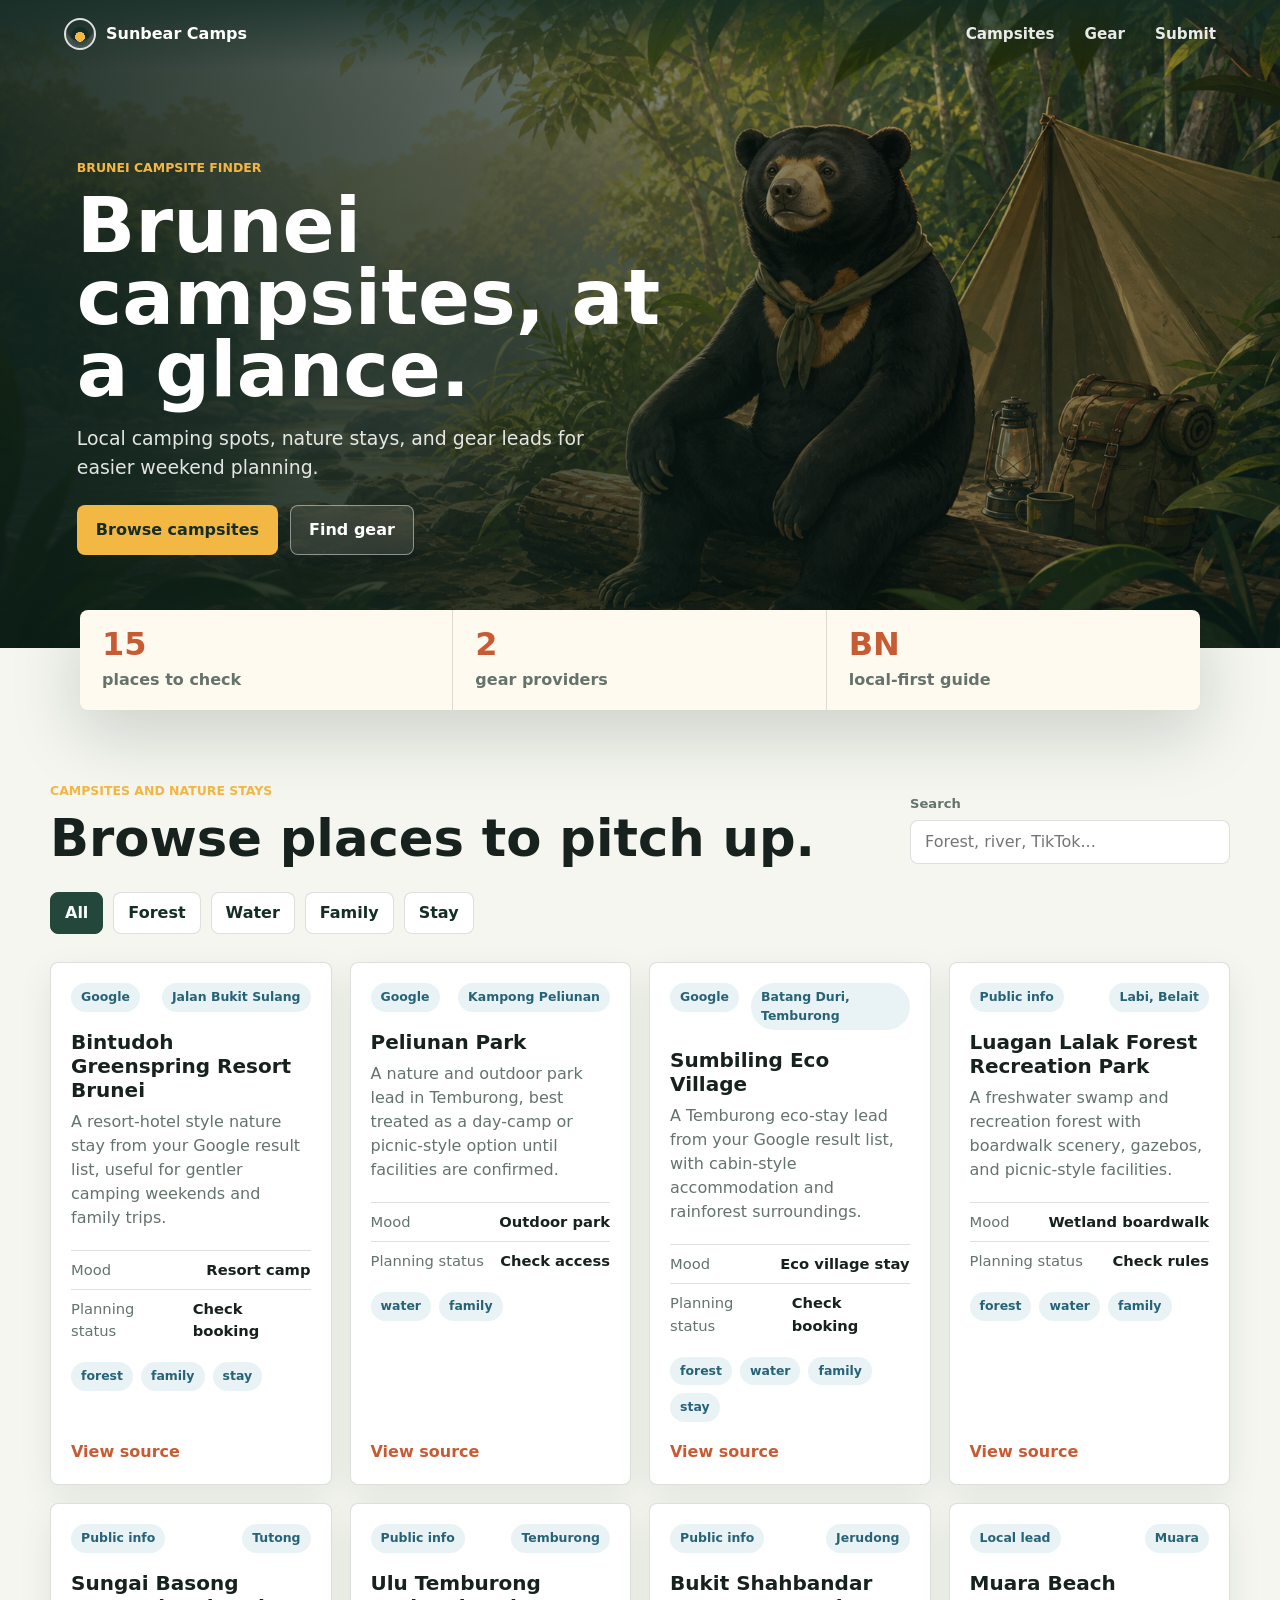
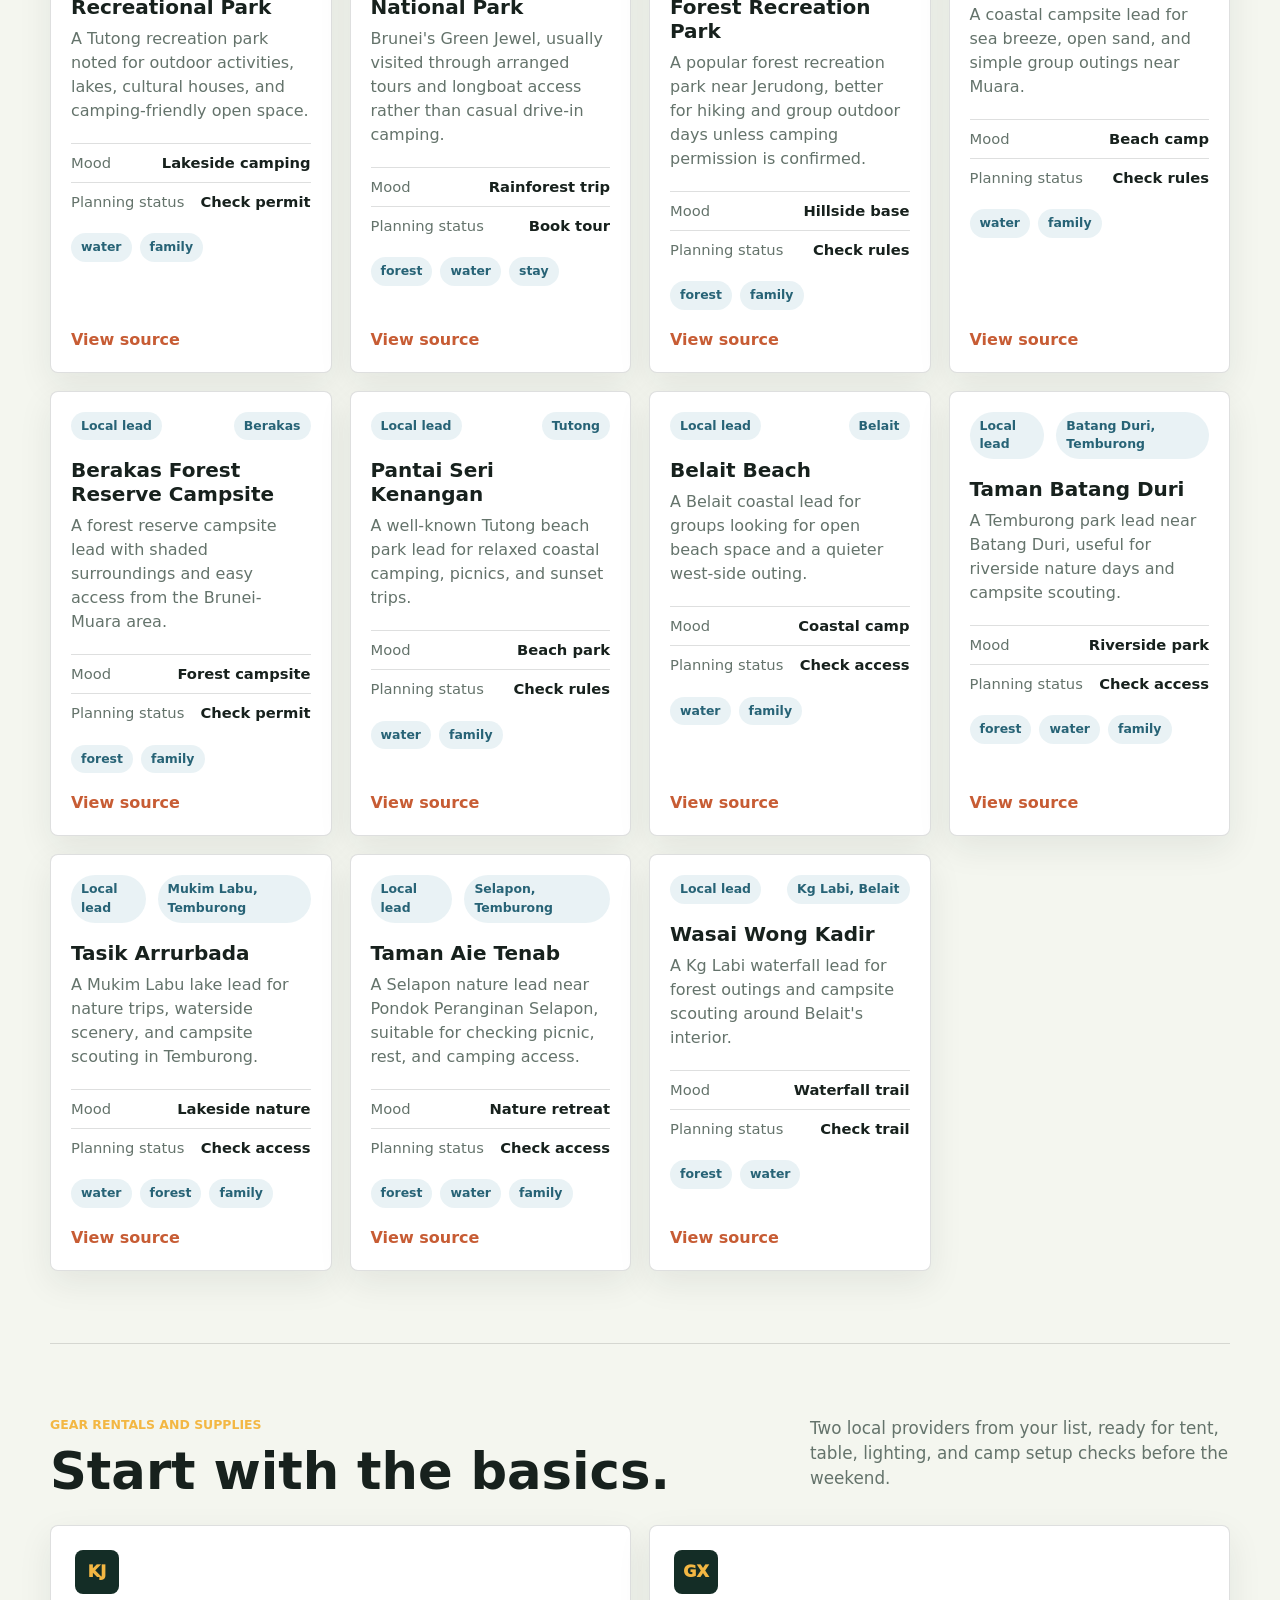
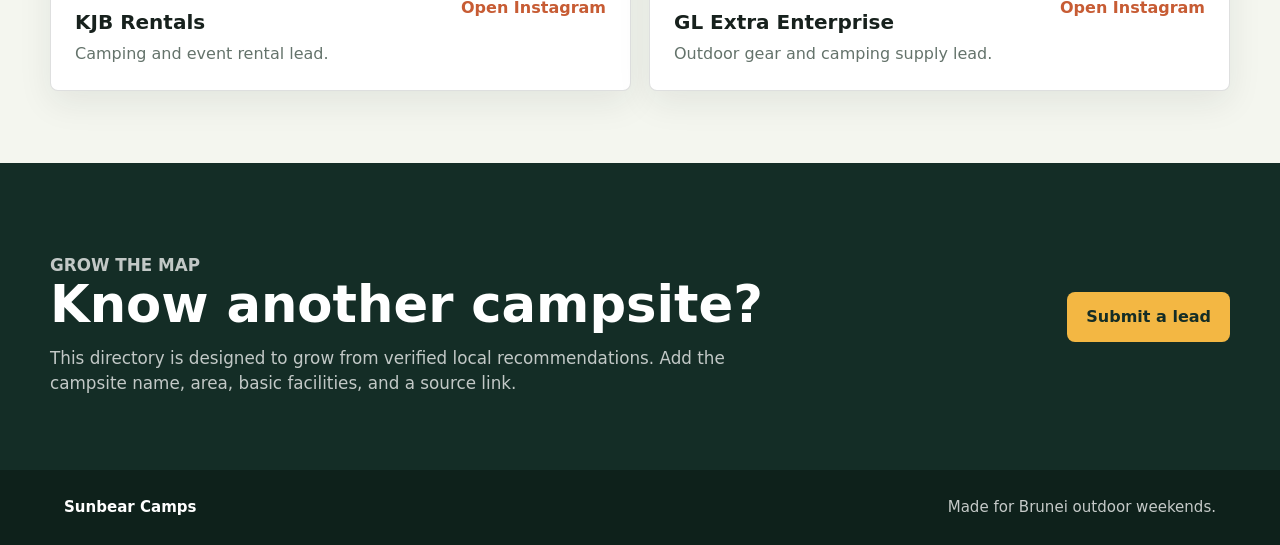
==== index.html @ acc8af4c "Initial commit" ====
<!doctype html>
<html lang="en">
  <head>
    <meta charset="utf-8" />
    <meta name="viewport" content="width=device-width, initial-scale=1" />
    <title>Sunbear Camps | Brunei Campsite Finder</title>
    <meta
      name="description"
      content="A simple Brunei camping landing page for browsing campsite leads, outdoor vibes, and camping gear rentals at a glance."
    />
    <link rel="stylesheet" href="styles.css" />
  </head>
  <body>
    <header class="site-header" aria-label="Main navigation">
      <a class="brand" href="#top" aria-label="Sunbear Camps home">
        <span class="brand-mark" aria-hidden="true"></span>
        <span>Sunbear Camps</span>
      </a>
      <nav class="nav-links" aria-label="Page sections">
        <a href="#campsites">Campsites</a>
        <a href="#gear">Gear</a>
        <a href="#submit">Submit</a>
      </nav>
    </header>

    <main id="top">
      <section class="hero" aria-labelledby="hero-title">
        <img
          class="hero-image"
          src="assets/sunbear-camp-hero.png"
          alt="Illustration of a sun bear beside a campsite in a Brunei rainforest"
        />
        <div class="hero-overlay"></div>
        <div class="hero-content">
          <p class="eyebrow">Brunei campsite finder</p>
          <h1 id="hero-title">Brunei campsites, at a glance.</h1>
          <p class="hero-copy">
            Local camping spots, nature stays, and gear leads for easier weekend planning.
          </p>
          <div class="hero-actions">
            <a class="button primary" href="#campsites">Browse campsites</a>
            <a class="button secondary" href="#gear">Find gear</a>
          </div>
        </div>
      </section>

      <section class="quick-stats" aria-label="Directory overview">
        <div>
          <strong>15</strong>
          <span>places to check</span>
        </div>
        <div>
          <strong>2</strong>
          <span>gear providers</span>
        </div>
        <div>
          <strong>BN</strong>
          <span>local-first guide</span>
        </div>
      </section>

      <section id="campsites" class="section campsite-section" aria-labelledby="campsites-title">
        <div class="section-heading">
          <div>
            <p class="eyebrow">Campsites and nature stays</p>
            <h2 id="campsites-title">Browse places to pitch up.</h2>
          </div>
          <div class="search-wrap">
            <label for="site-search">Search</label>
            <input id="site-search" type="search" placeholder="Forest, river, TikTok..." />
          </div>
        </div>

        <div class="filters" role="group" aria-label="Filter campsite type">
          <button class="filter-button active" type="button" data-filter="all">All</button>
          <button class="filter-button" type="button" data-filter="forest">Forest</button>
          <button class="filter-button" type="button" data-filter="water">Water</button>
          <button class="filter-button" type="button" data-filter="family">Family</button>
          <button class="filter-button" type="button" data-filter="stay">Stay</button>
        </div>

        <div class="card-grid" id="campsite-grid" aria-live="polite"></div>
      </section>

      <section id="gear" class="section gear-section" aria-labelledby="gear-title">
        <div class="section-heading">
          <div>
            <p class="eyebrow">Gear rentals and supplies</p>
            <h2 id="gear-title">Start with the basics.</h2>
          </div>
          <p>
            Two local providers from your list, ready for tent, table, lighting, and camp setup checks before the weekend.
          </p>
        </div>

        <div class="gear-grid">
          <article class="gear-card">
            <div>
              <span class="gear-icon" aria-hidden="true">KJ</span>
              <h3>KJB Rentals</h3>
              <p>Camping and event rental lead.</p>
            </div>
            <a class="text-link" href="https://www.instagram.com/kjb.rentals?igsh=MWdyZXJzZjBxN3RnYQ==" target="_blank" rel="noreferrer">Open Instagram</a>
          </article>

          <article class="gear-card">
            <div>
              <span class="gear-icon" aria-hidden="true">GX</span>
              <h3>GL Extra Enterprise</h3>
              <p>Outdoor gear and camping supply lead.</p>
            </div>
            <a class="text-link" href="https://www.instagram.com/glextraenterprise/" target="_blank" rel="noreferrer">Open Instagram</a>
          </article>
        </div>
      </section>

      <section id="submit" class="section submit-section" aria-labelledby="submit-title">
        <div>
          <p class="eyebrow">Grow the map</p>
          <h2 id="submit-title">Know another campsite?</h2>
          <p>
            This directory is designed to grow from verified local recommendations. Add the campsite name, area, basic facilities, and a source link.
          </p>
        </div>
        <a class="button primary" href="mailto:hello@sunbearcamps.bn?subject=New%20Brunei%20campsite%20lead">Submit a lead</a>
      </section>
    </main>

    <footer class="site-footer">
      <span>Sunbear Camps</span>
      <span>Made for Brunei outdoor weekends.</span>
    </footer>

    <script src="script.js"></script>
  </body>
</html>
---- styles.css ----
:root {
  --leaf: #23483b;
  --leaf-dark: #142d26;
  --fern: #6e9b69;
  --moss: #c7d4a3;
  --sun: #f3b743;
  --ember: #c75c34;
  --river: #5a9caf;
  --mist: #f4f6ef;
  --paper: #fffaf0;
  --ink: #17211d;
  --muted: #64736b;
  --line: rgba(23, 33, 29, 0.14);
  --shadow: 0 22px 70px rgba(18, 36, 30, 0.18);
}

* {
  box-sizing: border-box;
}

html {
  scroll-behavior: smooth;
}

body {
  margin: 0;
  background: var(--mist);
  color: var(--ink);
  font-family: Inter, ui-sans-serif, system-ui, -apple-system, BlinkMacSystemFont, "Segoe UI", sans-serif;
  line-height: 1.5;
}

a {
  color: inherit;
  text-decoration: none;
}

.site-header {
  position: fixed;
  z-index: 20;
  top: 0;
  left: 0;
  right: 0;
  display: flex;
  align-items: center;
  justify-content: space-between;
  gap: 20px;
  padding: 18px clamp(18px, 5vw, 72px);
  color: white;
}

.site-header::before {
  content: "";
  position: absolute;
  inset: 0;
  z-index: -1;
  background: linear-gradient(180deg, rgba(20, 45, 38, 0.72), rgba(20, 45, 38, 0));
  pointer-events: none;
}

.brand,
.nav-links {
  display: flex;
  align-items: center;
}

.brand {
  gap: 10px;
  font-weight: 800;
}

.brand-mark {
  width: 32px;
  height: 32px;
  border: 2px solid rgba(255, 255, 255, 0.85);
  border-radius: 50%;
  background:
    radial-gradient(circle at 50% 60%, var(--sun) 0 22%, transparent 23%),
    radial-gradient(circle at 50% 58%, var(--leaf-dark) 0 42%, transparent 43%);
  box-shadow: inset 0 -7px 0 rgba(255, 255, 255, 0.14);
}

.nav-links {
  gap: clamp(12px, 3vw, 30px);
  font-size: 0.95rem;
  font-weight: 700;
}

.nav-links a {
  opacity: 0.9;
}

.nav-links a:hover {
  opacity: 1;
}

.hero {
  position: relative;
  min-height: 72vh;
  display: grid;
  align-items: center;
  overflow: hidden;
  isolation: isolate;
}

.hero-image,
.hero-overlay {
  position: absolute;
  inset: 0;
}

.hero-image {
  width: 100%;
  height: 100%;
  object-fit: cover;
  object-position: center;
  z-index: -3;
}

.hero-overlay {
  z-index: -2;
  background:
    linear-gradient(90deg, rgba(10, 28, 22, 0.86) 0%, rgba(10, 28, 22, 0.56) 42%, rgba(10, 28, 22, 0.12) 74%),
    linear-gradient(180deg, rgba(10, 28, 22, 0.15), rgba(10, 28, 22, 0.48));
}

.hero-content {
  width: min(760px, calc(100% - 36px));
  margin-left: clamp(18px, 6vw, 86px);
  padding-top: 66px;
  color: white;
}

.eyebrow {
  margin: 0 0 12px;
  color: var(--sun);
  font-size: 0.78rem;
  font-weight: 900;
  letter-spacing: 0;
  text-transform: uppercase;
}

h1,
h2,
h3,
p {
  overflow-wrap: anywhere;
}

h1 {
  max-width: 640px;
  margin: 0;
  font-size: clamp(2.8rem, 6vw, 5rem);
  line-height: 0.94;
  letter-spacing: 0;
}

h2 {
  margin: 0;
  font-size: clamp(2rem, 4vw, 3.7rem);
  line-height: 1;
  letter-spacing: 0;
}

h3 {
  margin: 0 0 8px;
  font-size: 1.25rem;
  line-height: 1.2;
}

.hero-copy {
  max-width: 560px;
  margin: 18px 0 0;
  color: rgba(255, 255, 255, 0.88);
  font-size: clamp(1rem, 1.5vw, 1.18rem);
}

.hero-actions {
  display: flex;
  flex-wrap: wrap;
  gap: 12px;
  margin-top: 24px;
}

.button {
  display: inline-flex;
  min-height: 46px;
  align-items: center;
  justify-content: center;
  border: 1px solid transparent;
  border-radius: 8px;
  padding: 12px 18px;
  font-weight: 850;
  transition: transform 180ms ease, background 180ms ease, border-color 180ms ease;
}

.button:hover {
  transform: translateY(-2px);
}

.button.primary {
  background: var(--sun);
  color: var(--leaf-dark);
}

.button.secondary {
  border-color: rgba(255, 255, 255, 0.45);
  color: white;
  background: rgba(255, 255, 255, 0.1);
  backdrop-filter: blur(14px);
}

.quick-stats {
  width: min(1120px, calc(100% - 36px));
  margin: -38px auto 0;
  position: relative;
  z-index: 5;
  display: grid;
  grid-template-columns: repeat(3, 1fr);
  overflow: hidden;
  border-radius: 8px;
  background: var(--paper);
  box-shadow: var(--shadow);
}

.quick-stats div {
  min-height: 88px;
  padding: 18px 22px;
  border-right: 1px solid var(--line);
}

.quick-stats div:last-child {
  border-right: 0;
}

.quick-stats strong {
  display: block;
  font-size: 2rem;
  line-height: 1;
  color: var(--ember);
}

.quick-stats span {
  display: block;
  margin-top: 8px;
  color: var(--muted);
  font-weight: 750;
}

.section {
  width: min(1180px, calc(100% - 36px));
  margin: 0 auto;
  padding: 72px 0;
}

.section-heading > p,
.submit-section p {
  margin: 0;
  color: var(--muted);
  font-size: 1.05rem;
}

.section-heading {
  display: flex;
  justify-content: space-between;
  align-items: end;
  gap: 24px;
  margin-bottom: 28px;
}

.search-wrap {
  display: grid;
  gap: 6px;
  width: min(320px, 100%);
}

.search-wrap label {
  color: var(--muted);
  font-size: 0.82rem;
  font-weight: 850;
}

.search-wrap input {
  width: 100%;
  min-height: 44px;
  border: 1px solid var(--line);
  border-radius: 8px;
  padding: 0 14px;
  background: white;
  color: var(--ink);
  font: inherit;
  outline-color: var(--river);
}

.filters {
  display: flex;
  flex-wrap: wrap;
  gap: 10px;
  margin-bottom: 28px;
}

.filter-button {
  min-height: 38px;
  border: 1px solid var(--line);
  border-radius: 8px;
  padding: 8px 14px;
  background: white;
  color: var(--leaf-dark);
  font: inherit;
  font-weight: 850;
  cursor: pointer;
}

.filter-button.active {
  border-color: var(--leaf);
  background: var(--leaf);
  color: white;
}

.card-grid,
.gear-grid {
  display: grid;
  grid-template-columns: repeat(4, minmax(0, 1fr));
  gap: 18px;
}

.site-card,
.gear-card {
  border: 1px solid var(--line);
  border-radius: 8px;
  background: white;
  box-shadow: 0 12px 34px rgba(22, 41, 36, 0.08);
}

.site-card {
  display: flex;
  min-height: 315px;
  flex-direction: column;
  justify-content: space-between;
  padding: 20px;
}

.card-top {
  display: flex;
  justify-content: space-between;
  gap: 12px;
  align-items: flex-start;
  margin-bottom: 18px;
}

.source-badge,
.tag {
  display: inline-flex;
  align-items: center;
  min-height: 28px;
  border-radius: 999px;
  padding: 5px 10px;
  background: rgba(90, 156, 175, 0.13);
  color: #276376;
  font-size: 0.78rem;
  font-weight: 900;
}

.site-card p {
  margin: 0;
  color: var(--muted);
}

.meta-list {
  display: grid;
  gap: 8px;
  margin: 20px 0;
  padding: 0;
  list-style: none;
}

.meta-list li {
  display: flex;
  align-items: center;
  justify-content: space-between;
  gap: 12px;
  border-top: 1px solid var(--line);
  padding-top: 8px;
  color: var(--muted);
  font-size: 0.92rem;
}

.meta-list strong {
  color: var(--ink);
}

.tag-row {
  display: flex;
  flex-wrap: wrap;
  gap: 8px;
  margin-bottom: 18px;
}

.text-link {
  color: var(--ember);
  font-weight: 900;
}

.empty-state {
  grid-column: 1 / -1;
  border: 1px dashed var(--line);
  border-radius: 8px;
  padding: 28px;
  background: rgba(255, 255, 255, 0.62);
  color: var(--muted);
  font-weight: 760;
}

.gear-section {
  border-top: 1px solid var(--line);
}

.gear-section .section-heading {
  align-items: start;
}

.gear-section .section-heading > p {
  max-width: 420px;
}

.gear-grid {
  grid-template-columns: repeat(2, minmax(0, 1fr));
}

.gear-card {
  display: flex;
  align-items: center;
  justify-content: space-between;
  gap: 20px;
  padding: 24px;
}

.gear-card p {
  margin: 0;
  color: var(--muted);
}

.gear-icon {
  display: inline-flex;
  width: 44px;
  height: 44px;
  align-items: center;
  justify-content: center;
  margin-bottom: 16px;
  border-radius: 8px;
  background: var(--leaf-dark);
  color: var(--sun);
  font-weight: 950;
}

.submit-section {
  display: flex;
  align-items: center;
  justify-content: space-between;
  gap: 24px;
  width: 100%;
  padding: 74px max(18px, calc((100% - 1180px) / 2));
  background: var(--leaf-dark);
  color: white;
}

.submit-section > div {
  max-width: 720px;
}

.submit-section p {
  margin-top: 16px;
  color: rgba(255, 255, 255, 0.74);
}

.site-footer {
  display: flex;
  justify-content: space-between;
  gap: 18px;
  padding: 26px clamp(18px, 5vw, 72px);
  background: #0e211b;
  color: rgba(255, 255, 255, 0.76);
  font-size: 0.94rem;
}

.site-footer span:first-child {
  color: white;
  font-weight: 900;
}

@media (max-width: 950px) {
  .card-grid {
    grid-template-columns: repeat(2, minmax(0, 1fr));
  }

  .section-heading,
  .submit-section {
    align-items: start;
    grid-template-columns: 1fr;
    flex-direction: column;
  }
}

@media (max-width: 700px) {
  .site-header {
    align-items: flex-start;
  }

  .nav-links {
    gap: 12px;
    font-size: 0.84rem;
  }

  .hero {
    min-height: 64vh;
  }

  .hero-content {
    margin: 0 auto;
    padding-top: 92px;
  }

  h1 {
    font-size: clamp(2.35rem, 13vw, 3.9rem);
  }

  .quick-stats,
  .card-grid,
  .gear-grid {
    grid-template-columns: 1fr;
  }

  .quick-stats {
    grid-template-columns: repeat(3, minmax(0, 1fr));
    margin-top: -24px;
  }

  .quick-stats div {
    min-height: 70px;
    padding: 14px 10px;
    border-right: 0;
    border-bottom: 0;
    border-left: 1px solid var(--line);
  }

  .quick-stats div:first-child {
    border-left: 0;
  }

  .quick-stats strong {
    font-size: 1.35rem;
  }

  .quick-stats span {
    margin-top: 5px;
    font-size: 0.78rem;
    line-height: 1.2;
  }

  .section {
    padding: 52px 0;
  }

  .gear-card {
    align-items: flex-start;
    flex-direction: column;
  }

  .site-footer {
    flex-direction: column;
  }
}
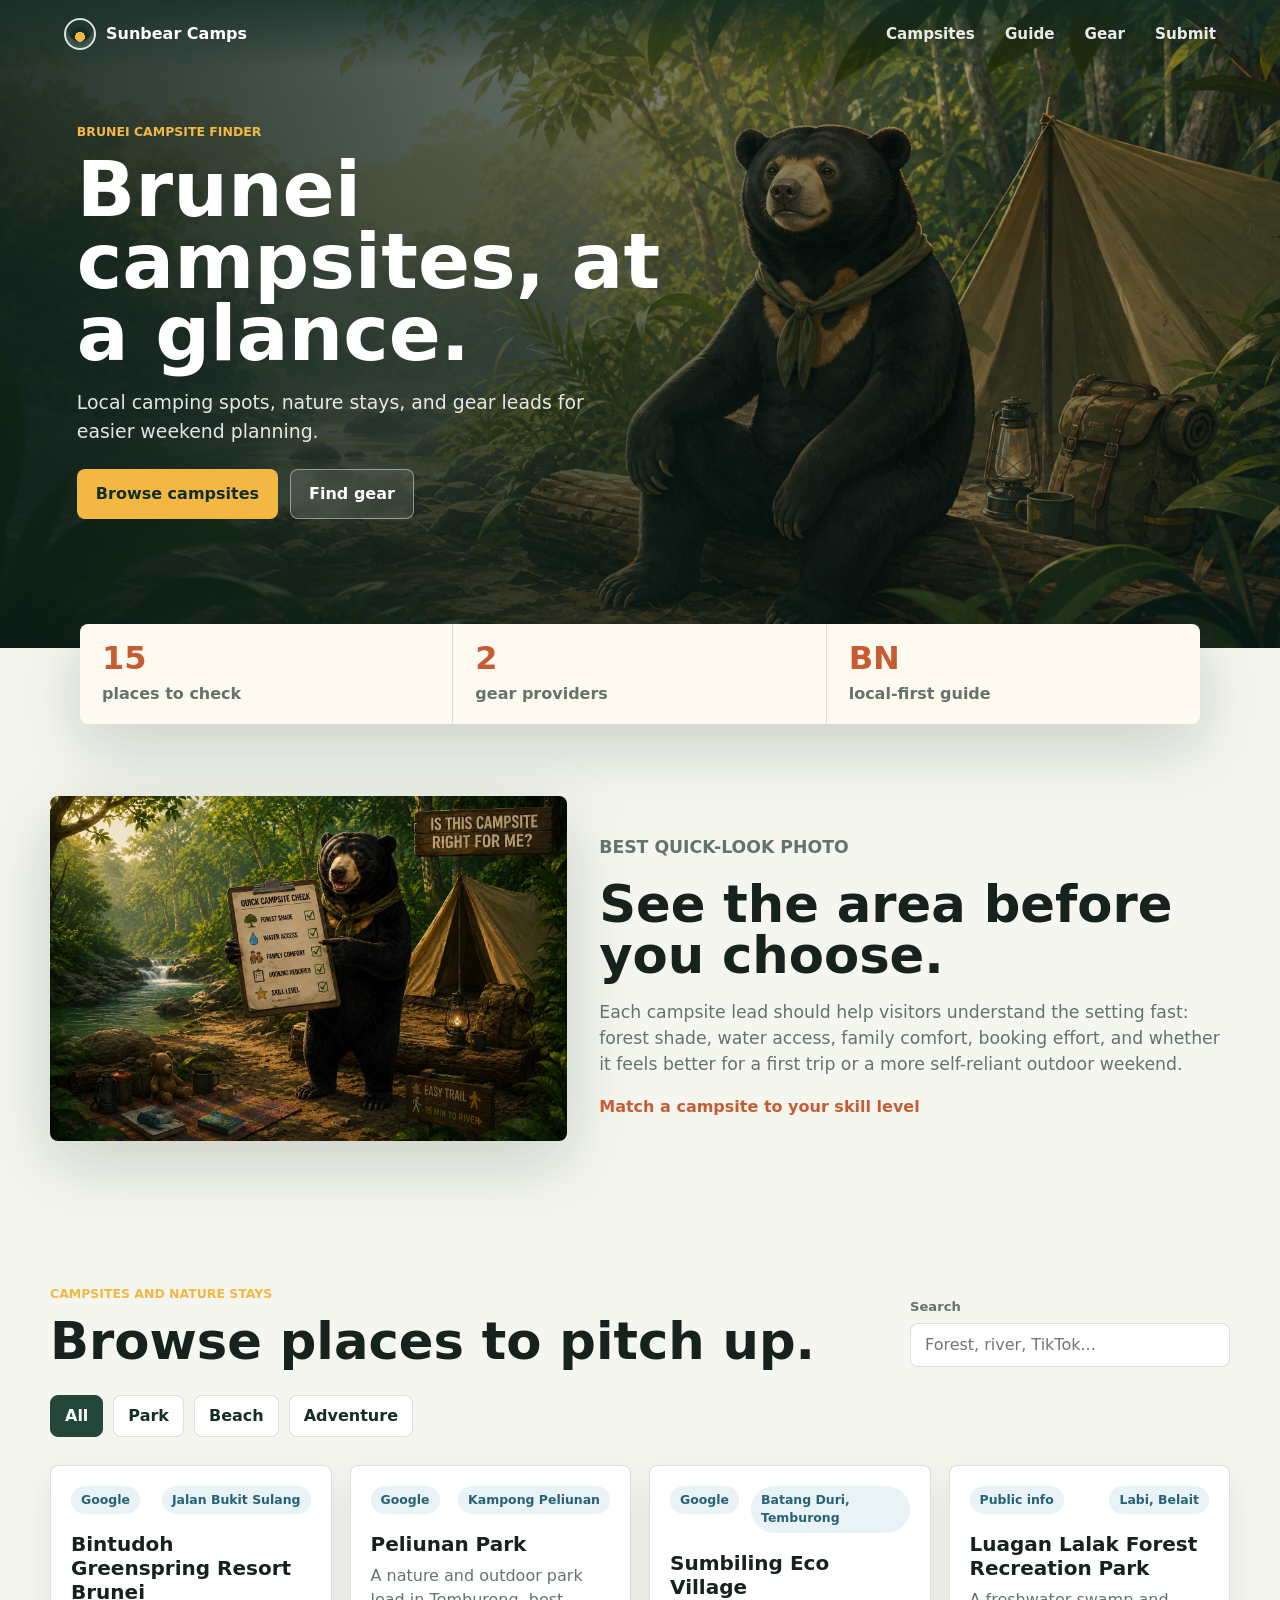
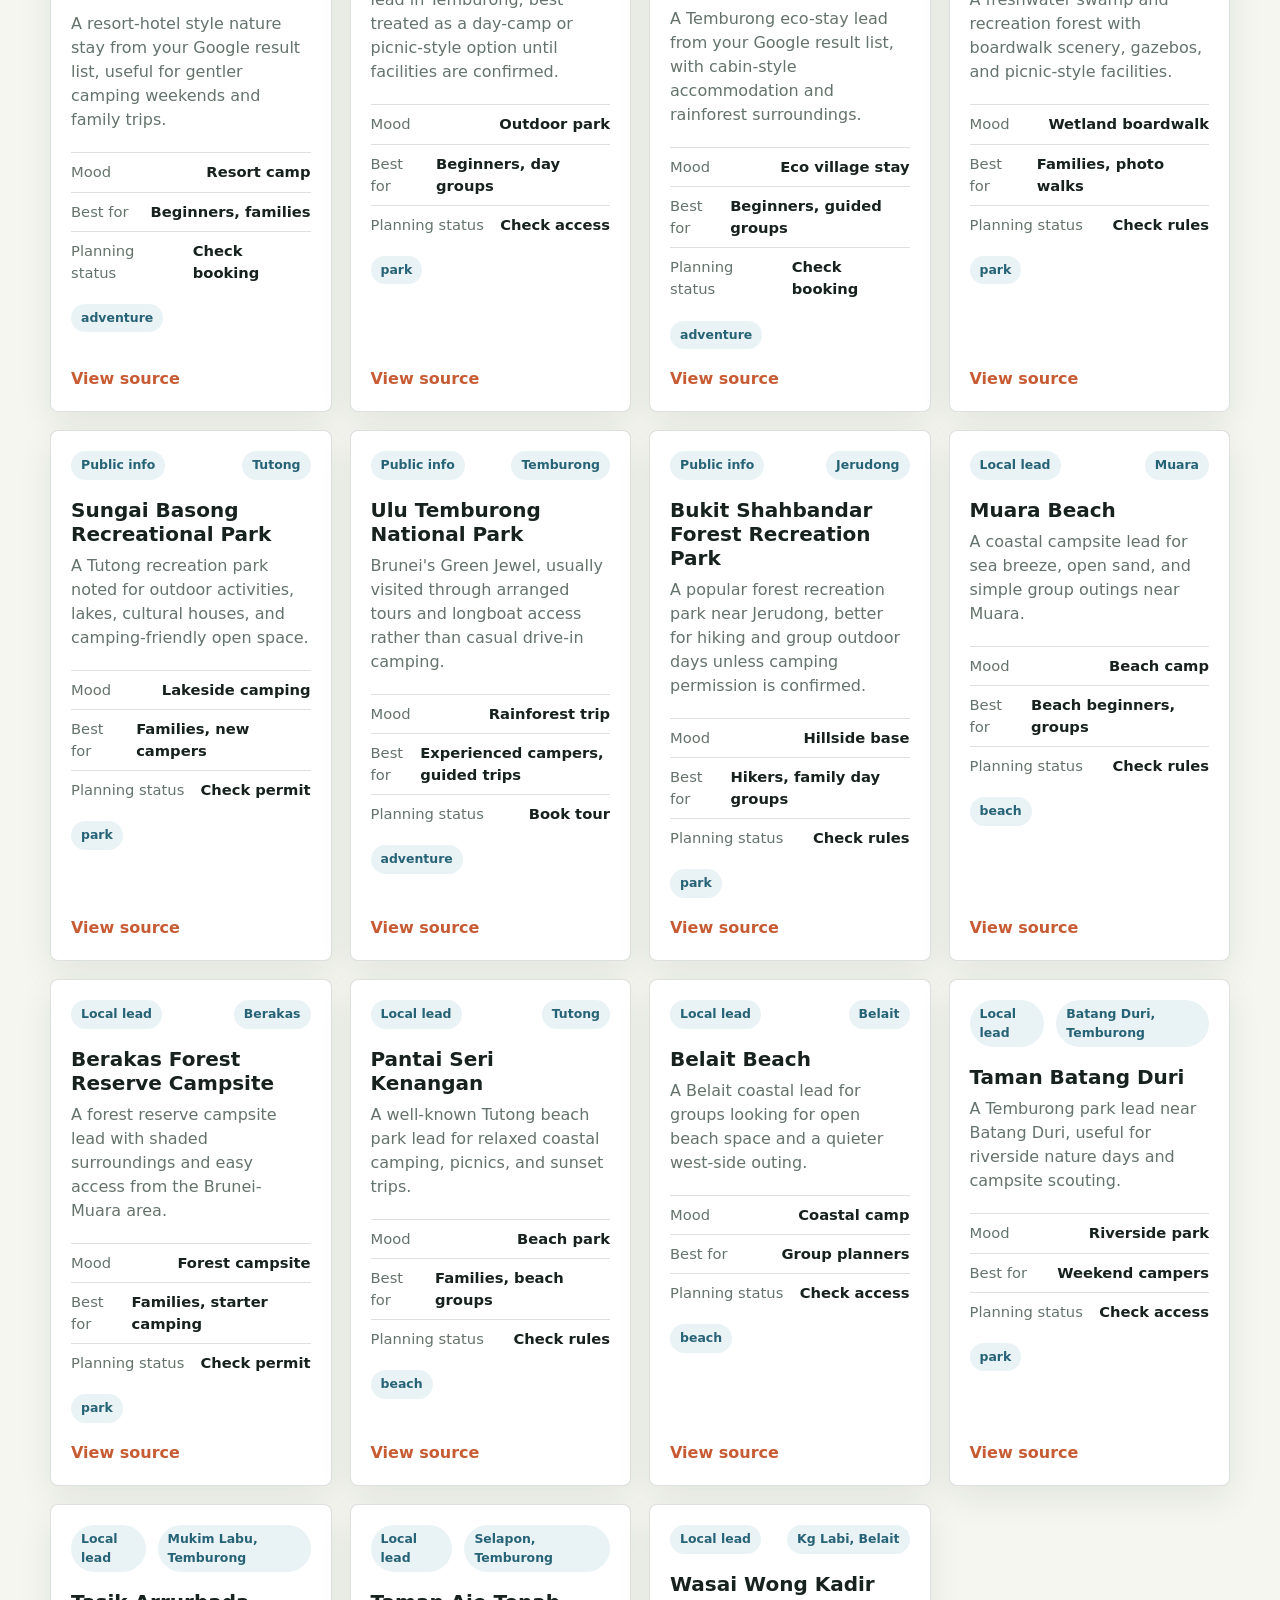
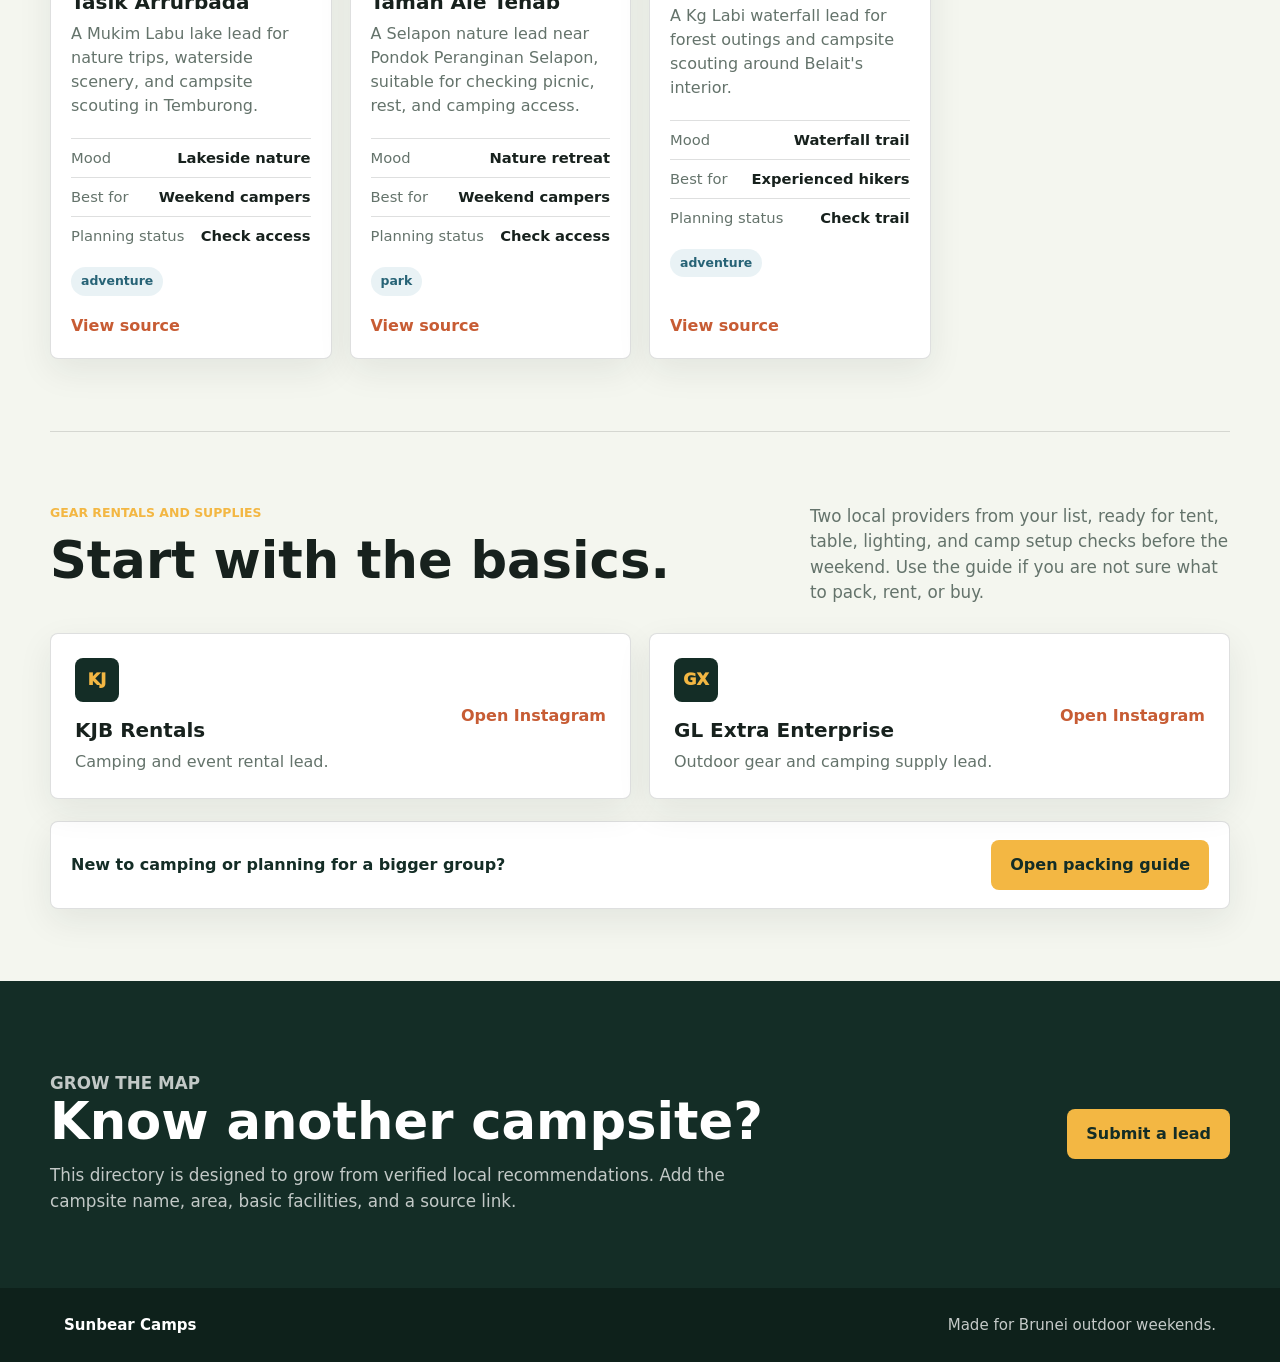
==== commit d01c8b17: "Improve campsite browsing and camper guide" ====
--- a/index.html
+++ b/index.html
@@ -8,7 +8,7 @@
       name="description"
       content="A simple Brunei camping landing page for browsing campsite leads, outdoor vibes, and camping gear rentals at a glance."
     />
-    <link rel="stylesheet" href="styles.css" />
+    <link rel="stylesheet" href="styles.css?v=4" />
   </head>
   <body>
     <header class="site-header" aria-label="Main navigation">
@@ -18,6 +18,7 @@
       </a>
       <nav class="nav-links" aria-label="Page sections">
         <a href="#campsites">Campsites</a>
+        <a href="guide.html">Guide</a>
         <a href="#gear">Gear</a>
         <a href="#submit">Submit</a>
       </nav>
@@ -59,6 +60,23 @@
         </div>
       </section>
 
+      <section class="section featured-area" aria-labelledby="featured-title">
+        <figure class="featured-photo">
+          <img
+            src="assets/checklist-bear.png"
+            alt="Sun bear holding a camping checklist"
+          />
+        </figure>
+        <div class="featured-copy">
+          <p class="eyebrow">Best quick-look photo</p>
+          <h2 id="featured-title">See the area before you choose.</h2>
+          <p>
+            Each campsite lead should help visitors understand the setting fast: forest shade, water access, family comfort, booking effort, and whether it feels better for a first trip or a more self-reliant outdoor weekend.
+          </p>
+          <a class="text-link" href="guide.html">Match a campsite to your skill level</a>
+        </div>
+      </section>
+
       <section id="campsites" class="section campsite-section" aria-labelledby="campsites-title">
         <div class="section-heading">
           <div>
@@ -73,10 +91,9 @@
 
         <div class="filters" role="group" aria-label="Filter campsite type">
           <button class="filter-button active" type="button" data-filter="all">All</button>
-          <button class="filter-button" type="button" data-filter="forest">Forest</button>
-          <button class="filter-button" type="button" data-filter="water">Water</button>
-          <button class="filter-button" type="button" data-filter="family">Family</button>
-          <button class="filter-button" type="button" data-filter="stay">Stay</button>
+          <button class="filter-button" type="button" data-filter="park">Park</button>
+          <button class="filter-button" type="button" data-filter="beach">Beach</button>
+          <button class="filter-button" type="button" data-filter="adventure">Adventure</button>
         </div>
 
         <div class="card-grid" id="campsite-grid" aria-live="polite"></div>
@@ -89,7 +106,7 @@
             <h2 id="gear-title">Start with the basics.</h2>
           </div>
           <p>
-            Two local providers from your list, ready for tent, table, lighting, and camp setup checks before the weekend.
+            Two local providers from your list, ready for tent, table, lighting, and camp setup checks before the weekend. Use the guide if you are not sure what to pack, rent, or buy.
           </p>
         </div>
 
@@ -112,6 +129,10 @@
             <a class="text-link" href="https://www.instagram.com/glextraenterprise/" target="_blank" rel="noreferrer">Open Instagram</a>
           </article>
         </div>
+        <div class="guide-cta">
+          <span>New to camping or planning for a bigger group?</span>
+          <a class="button primary" href="guide.html#packing-levels">Open packing guide</a>
+        </div>
       </section>
 
       <section id="submit" class="section submit-section" aria-labelledby="submit-title">
@@ -122,7 +143,7 @@
             This directory is designed to grow from verified local recommendations. Add the campsite name, area, basic facilities, and a source link.
           </p>
         </div>
-        <a class="button primary" href="mailto:hello@sunbearcamps.bn?subject=New%20Brunei%20campsite%20lead">Submit a lead</a>
+        <a class="button primary" href="mailto:pr@queeniecy.com?subject=New%20Brunei%20campsite%20lead">Submit a lead</a>
       </section>
     </main>
 
--- a/styles.css
+++ b/styles.css
@@ -101,6 +101,7 @@
   align-items: center;
   overflow: hidden;
   isolation: isolate;
+  padding-bottom: 72px;
 }
 
 .hero-image,
@@ -212,7 +213,7 @@
 
 .quick-stats {
   width: min(1120px, calc(100% - 36px));
-  margin: -38px auto 0;
+  margin: -24px auto 0;
   position: relative;
   z-index: 5;
   display: grid;
@@ -440,6 +441,52 @@
   color: var(--muted);
 }
 
+.featured-area {
+  display: grid;
+  grid-template-columns: minmax(280px, 0.82fr) minmax(280px, 1fr);
+  gap: 32px;
+  align-items: center;
+}
+
+.featured-photo {
+  width: min(100%, 620px);
+  justify-self: center;
+  margin: 0;
+  overflow: hidden;
+  border-radius: 8px;
+  box-shadow: var(--shadow);
+}
+
+.featured-photo img {
+  display: block;
+  width: 100%;
+  height: auto;
+}
+
+.featured-copy p {
+  margin: 18px 0;
+  color: var(--muted);
+  font-size: 1.08rem;
+}
+
+.guide-cta {
+  display: flex;
+  align-items: center;
+  justify-content: space-between;
+  gap: 18px;
+  margin-top: 22px;
+  border: 1px solid var(--line);
+  border-radius: 8px;
+  padding: 18px 20px;
+  background: white;
+  box-shadow: 0 12px 34px rgba(22, 41, 36, 0.08);
+}
+
+.guide-cta span {
+  color: var(--leaf-dark);
+  font-weight: 850;
+}
+
 .gear-icon {
   display: inline-flex;
   width: 44px;
@@ -451,6 +498,180 @@
   background: var(--leaf-dark);
   color: var(--sun);
   font-weight: 950;
+}
+
+.guide-page {
+  background:
+    linear-gradient(180deg, rgba(244, 246, 239, 0.96), rgba(244, 246, 239, 1)),
+    url("assets/sunbear-camp-hero.png") top center / 100% auto no-repeat;
+}
+
+.guide-header {
+  position: sticky;
+  background: var(--leaf-dark);
+}
+
+.guide-header::before {
+  display: none;
+}
+
+.guide-hero {
+  display: grid;
+  min-height: 58vh;
+  align-items: center;
+  padding: 126px clamp(18px, 6vw, 86px) 64px;
+  color: white;
+  background:
+    linear-gradient(90deg, rgba(10, 28, 22, 0.92), rgba(10, 28, 22, 0.7), rgba(10, 28, 22, 0.2)),
+    url("assets/sunbear-camp-hero.png") center / cover;
+}
+
+.guide-hero > div {
+  max-width: 780px;
+}
+
+.level-grid {
+  display: grid;
+  grid-template-columns: repeat(4, minmax(0, 1fr));
+  gap: 18px;
+}
+
+.level-card {
+  display: flex;
+  min-height: 500px;
+  flex-direction: column;
+  border: 1px solid var(--line);
+  border-radius: 8px;
+  padding: 22px;
+  background: white;
+  box-shadow: 0 12px 34px rgba(22, 41, 36, 0.08);
+}
+
+.level-number {
+  display: inline-flex;
+  width: 46px;
+  height: 46px;
+  align-items: center;
+  justify-content: center;
+  margin-bottom: 18px;
+  border-radius: 8px;
+  background: var(--leaf);
+  color: white;
+  font-weight: 950;
+}
+
+.level-card p {
+  margin: 0 0 18px;
+  color: var(--muted);
+}
+
+.check-list {
+  display: grid;
+  gap: 10px;
+  margin: auto 0 0;
+  padding: 0;
+  list-style: none;
+}
+
+.check-list li {
+  position: relative;
+  padding-left: 24px;
+  color: var(--leaf-dark);
+  font-weight: 720;
+}
+
+.check-list li::before {
+  content: "";
+  position: absolute;
+  top: 0.62em;
+  left: 0;
+  width: 9px;
+  height: 9px;
+  border-radius: 50%;
+  background: var(--ember);
+}
+
+.advice-panel {
+  display: grid;
+  grid-template-columns: minmax(240px, 0.8fr) minmax(0, 1.2fr);
+  gap: 28px;
+  border-radius: 8px;
+  padding: 30px;
+  background: var(--paper);
+  box-shadow: var(--shadow);
+}
+
+.advice-grid {
+  display: grid;
+  gap: 16px;
+}
+
+.advice-grid p {
+  margin: 0;
+  color: var(--muted);
+}
+
+.advice-grid strong {
+  color: var(--leaf-dark);
+}
+
+.permit-section {
+  border-top: 1px solid var(--line);
+}
+
+.permit-layout {
+  display: grid;
+  grid-template-columns: minmax(0, 0.9fr) minmax(320px, 1.1fr);
+  gap: 24px;
+  align-items: start;
+}
+
+.permit-card,
+.letter-card {
+  border: 1px solid var(--line);
+  border-radius: 8px;
+  background: white;
+  box-shadow: 0 12px 34px rgba(22, 41, 36, 0.08);
+}
+
+.permit-card {
+  padding: 24px;
+}
+
+.permit-card h3,
+.letter-card h3 {
+  margin-bottom: 14px;
+}
+
+.permit-card p,
+.permit-card address {
+  margin: 0 0 16px;
+  color: var(--muted);
+  font-style: normal;
+}
+
+.permit-card ul {
+  display: grid;
+  gap: 8px;
+  margin: 0 0 18px;
+  padding-left: 20px;
+  color: var(--leaf-dark);
+}
+
+.letter-card {
+  overflow: hidden;
+}
+
+.letter-card h3 {
+  padding: 22px 24px 0;
+}
+
+.sample-letter {
+  margin: 0;
+  padding: 0 24px 24px;
+  color: var(--muted);
+  font: inherit;
+  white-space: pre-wrap;
 }
 
 .submit-section {
@@ -489,8 +710,15 @@
 }
 
 @media (max-width: 950px) {
-  .card-grid {
+  .card-grid,
+  .level-grid {
     grid-template-columns: repeat(2, minmax(0, 1fr));
+  }
+
+  .featured-area,
+  .advice-panel,
+  .permit-layout {
+    grid-template-columns: 1fr;
   }
 
   .section-heading,
@@ -501,6 +729,16 @@
   }
 }
 
+@media (max-width: 1100px) {
+  .featured-area {
+    grid-template-columns: 1fr;
+  }
+
+  .featured-photo {
+    justify-self: start;
+  }
+}
+
 @media (max-width: 700px) {
   .site-header {
     align-items: flex-start;
@@ -513,6 +751,7 @@
 
   .hero {
     min-height: 64vh;
+    padding-bottom: 42px;
   }
 
   .hero-content {
@@ -526,13 +765,14 @@
 
   .quick-stats,
   .card-grid,
-  .gear-grid {
+  .gear-grid,
+  .level-grid {
     grid-template-columns: 1fr;
   }
 
   .quick-stats {
     grid-template-columns: repeat(3, minmax(0, 1fr));
-    margin-top: -24px;
+    margin-top: -14px;
   }
 
   .quick-stats div {
@@ -561,6 +801,20 @@
     padding: 52px 0;
   }
 
+  .guide-hero {
+    min-height: auto;
+    padding-top: 112px;
+  }
+
+  .level-card {
+    min-height: auto;
+  }
+
+  .guide-cta {
+    align-items: flex-start;
+    flex-direction: column;
+  }
+
   .gear-card {
     align-items: flex-start;
     flex-direction: column;
